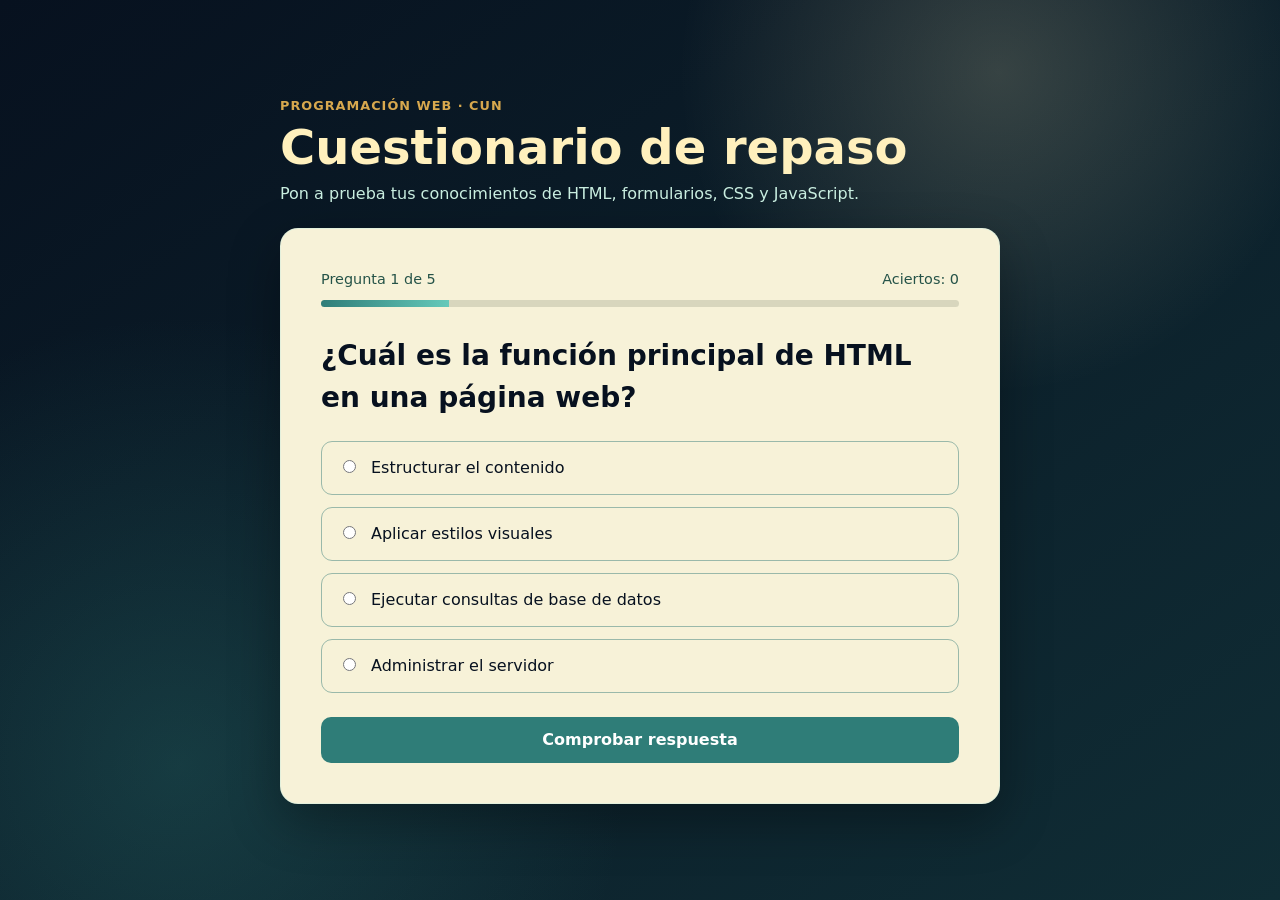
==== cursos/programacion-web/index.html @ 1011004b "aca programación web" ====
<!doctype html>
<html lang="es">
<head>
  <meta charset="UTF-8">
  <meta name="viewport" content="width=device-width, initial-scale=1.0">
  <meta name="description" content="Cuestionario de repaso de Programación Web">
  <title>Cuestionario de Programación Web</title>
  <link rel="stylesheet" href="styles.css">
</head>
<body>
  <main class="quiz" aria-labelledby="page-title">
    <header class="quiz__header">
      <p class="eyebrow">Programación Web · CUN</p>
      <h1 id="page-title">Cuestionario de repaso</h1>
      <p class="intro">Pon a prueba tus conocimientos de HTML, formularios, CSS y JavaScript.</p>
    </header>

    <section id="loading" class="panel status" aria-live="polite">Cargando preguntas…</section>

    <section id="quiz-panel" class="panel" hidden>
      <div class="progress-row">
        <span id="progress-text">Pregunta 1 de 1</span>
        <span id="score-text">Aciertos: 0</span>
      </div>
      <div class="progress" aria-hidden="true"><div id="progress-bar"></div></div>

      <h2 id="question-text"></h2>
      <form id="answer-form">
        <fieldset id="options" aria-labelledby="question-text"></fieldset>
        <button id="check-button" type="submit">Comprobar respuesta</button>
      </form>

      <div id="feedback" class="feedback" role="status" aria-live="polite" hidden>
        <h3 id="feedback-title"></h3>
        <p id="explanation"></p>
        <p class="source">Fuente: <strong id="source"></strong></p>
      </div>

      <button id="next-button" class="button-secondary" type="button" hidden>Siguiente pregunta</button>
    </section>

    <section id="result-panel" class="panel result" aria-live="polite" hidden>
      <p class="eyebrow">Resultado final</p>
      <h2 id="result-title"></h2>
      <p id="result-text"></p>
      <button id="restart-button" type="button">Intentar de nuevo</button>
    </section>
  </main>

  <script src="app.js" defer></script>
</body>
</html>
---- cursos/programacion-web/styles.css ----
:root {
  color-scheme: light;
  font-family: system-ui, -apple-system, BlinkMacSystemFont, "Segoe UI", sans-serif;
  --night: #07111f;
  --deep-forest: #102d35;
  --forest: #255348;
  --teal: #2f7d78;
  --aqua: #65c9ba;
  --mist: #c9eee0;
  --moon: #fff0bd;
  --gold: #d7a84e;
  --clay: #bd7045;
  --paper: #f7f2d8;
  color: var(--night);
  background: var(--night);
  line-height: 1.5;
}

* { box-sizing: border-box; }

body {
  min-height: 100vh;
  margin: 0;
  display: grid;
  place-items: center;
  padding: 24px;
  background:
    radial-gradient(circle at 78% 8%, rgba(255, 240, 189, .18), transparent 20rem),
    radial-gradient(circle at 14% 85%, rgba(47, 125, 120, .3), transparent 28rem),
    linear-gradient(145deg, var(--night), var(--deep-forest));
}

button, input { font: inherit; }

.quiz { width: min(100%, 720px); }
.quiz__header { margin-bottom: 22px; }
.eyebrow {
  margin: 0 0 6px;
  color: var(--gold);
  font-size: .8rem;
  font-weight: 800;
  letter-spacing: .08em;
  text-transform: uppercase;
}
h1, h2, h3, p { margin-top: 0; }
h1 { margin-bottom: 8px; color: var(--moon); font-size: clamp(2rem, 6vw, 3rem); line-height: 1.1; }
.intro { margin-bottom: 0; color: var(--mist); }

.panel {
  padding: clamp(22px, 5vw, 40px);
  background: var(--paper);
  border: 1px solid rgba(201, 238, 224, .45);
  border-radius: 18px;
  box-shadow: 0 18px 52px rgba(0, 0, 0, .32);
}

.status { text-align: center; color: var(--deep-forest); }
.status.error { color: #8c2f26; }
.progress-row { display: flex; justify-content: space-between; gap: 16px; color: var(--forest); font-size: .9rem; }
.progress { height: 7px; margin: 10px 0 28px; overflow: hidden; background: #d8d6bd; border-radius: 99px; }
#progress-bar { width: 0; height: 100%; background: linear-gradient(90deg, var(--teal), var(--aqua)); transition: width .25s ease; }
#question-text { margin-bottom: 22px; font-size: clamp(1.3rem, 4vw, 1.75rem); }
fieldset { margin: 0 0 24px; padding: 0; border: 0; display: grid; gap: 12px; }

.option {
  display: flex;
  gap: 12px;
  align-items: flex-start;
  padding: 14px 16px;
  border: 1px solid #9ab9aa;
  border-radius: 11px;
  cursor: pointer;
  transition: border-color .15s, background .15s;
}
.option:hover { border-color: var(--teal); background: #e4eee1; }
.option:has(input:checked) { border-color: var(--teal); background: var(--mist); }
.option input { margin-top: .25em; accent-color: var(--teal); }

button {
  width: 100%;
  min-height: 46px;
  padding: 10px 18px;
  border: 0;
  border-radius: 10px;
  color: #fff;
  background: var(--teal);
  font-weight: 750;
  cursor: pointer;
}
button:hover { background: var(--forest); }
button:focus-visible, input:focus-visible + span { outline: 3px solid var(--gold); outline-offset: 3px; }
button:disabled { cursor: not-allowed; opacity: .55; }
.button-secondary { margin-top: 16px; background: var(--deep-forest); }
.button-secondary:hover { background: var(--night); }

.feedback { margin-top: 22px; padding: 18px; border-radius: 11px; }
.feedback.correct { color: #123f35; background: #cce9d5; border: 1px solid var(--teal); }
.feedback.incorrect { color: #70271f; background: #f3d4ba; border: 1px solid var(--clay); }
.feedback h3 { margin-bottom: 6px; }
.feedback p { margin-bottom: 8px; }
.feedback p:last-child { margin-bottom: 0; }
.source { font-size: .9rem; }
.result { text-align: center; }
.result h2 { color: var(--deep-forest); font-size: 2rem; }

[hidden] { display: none !important; }

@media (max-width: 520px) {
  body { align-items: start; padding: 18px 14px; }
  .progress-row { font-size: .82rem; }
  .panel { border-radius: 14px; }
}
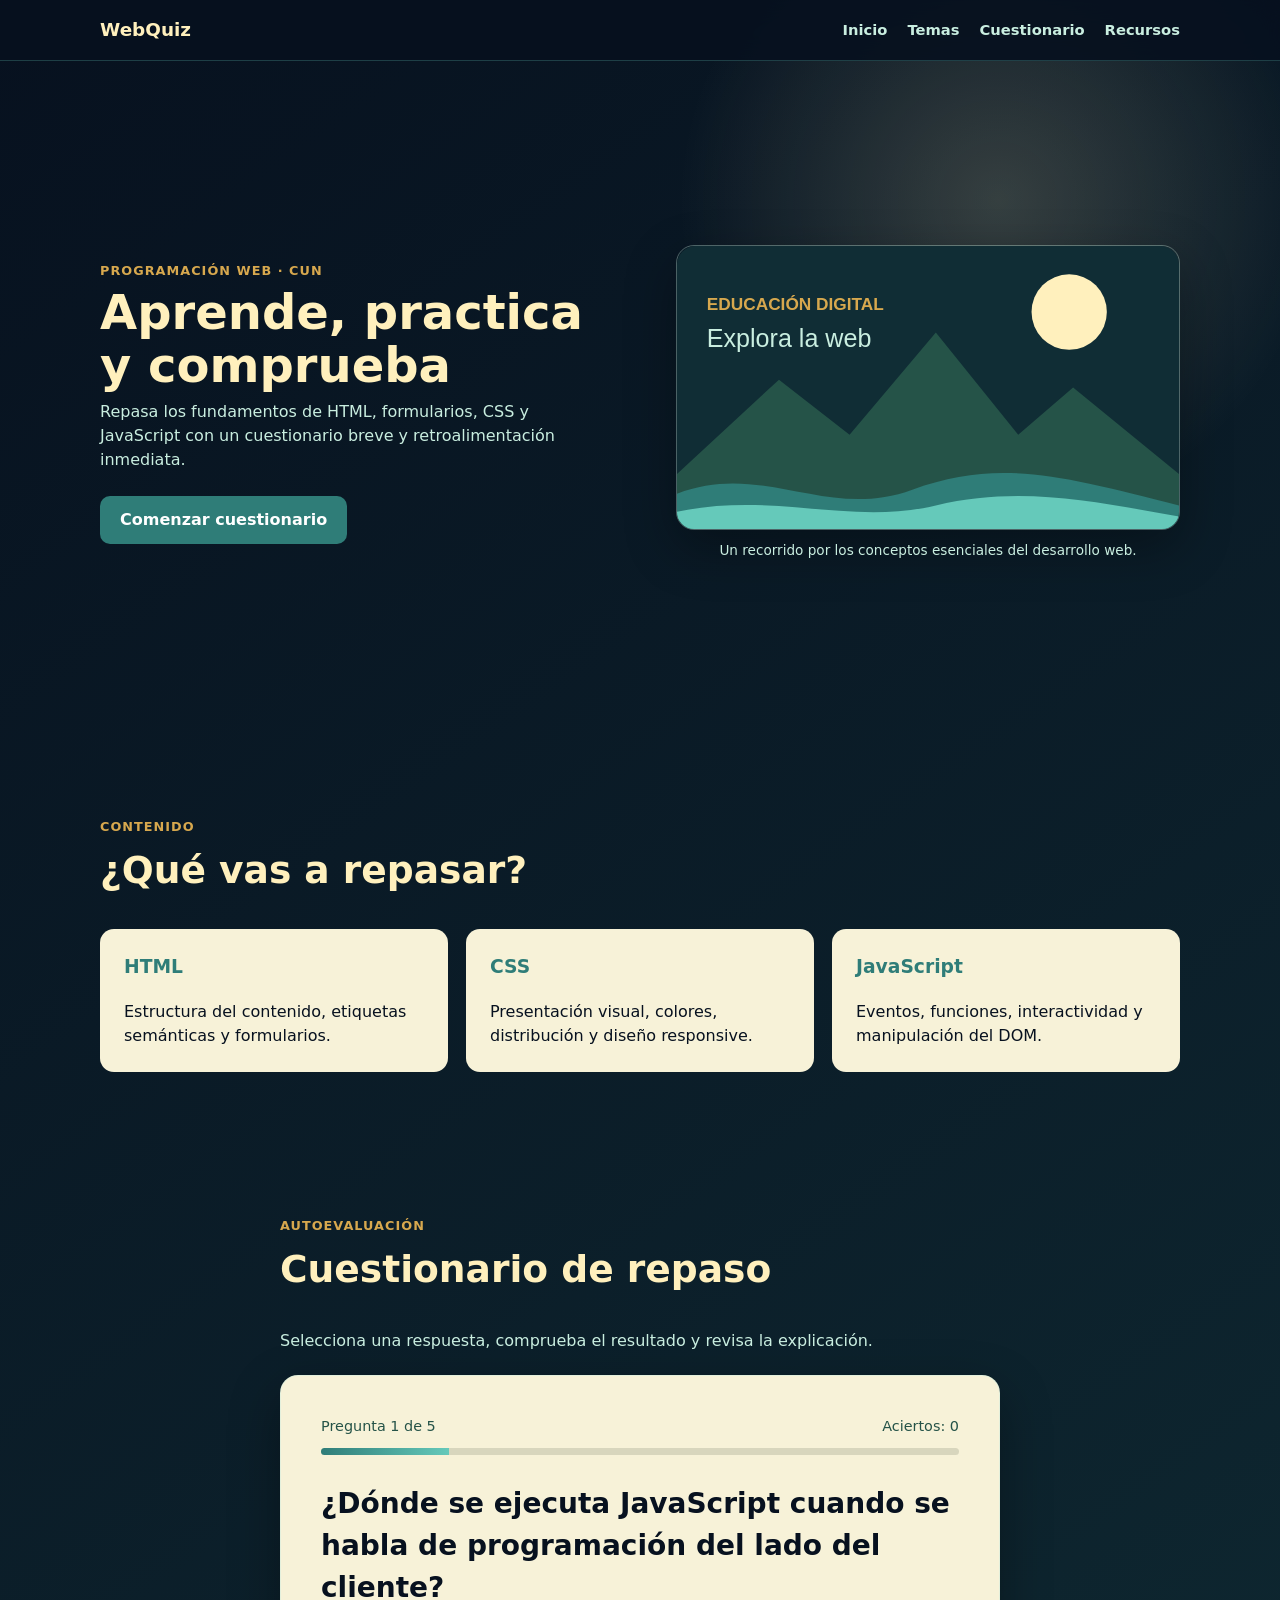
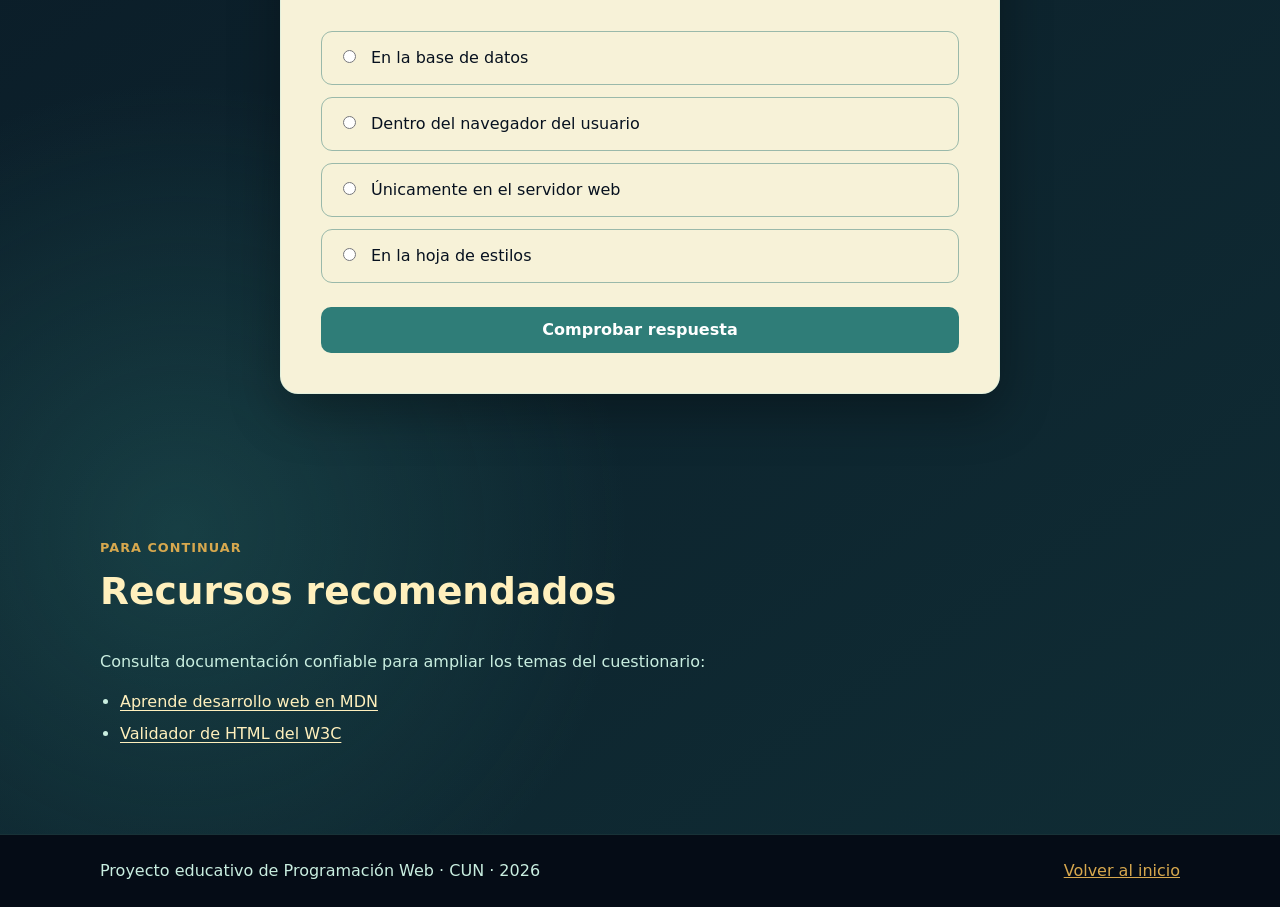
==== commit 9c01725b: "acomodar los requerimientos" ====
--- a/cursos/programacion-web/index.html
+++ b/cursos/programacion-web/index.html
@@ -8,45 +8,115 @@
   <link rel="stylesheet" href="styles.css">
 </head>
 <body>
-  <main class="quiz" aria-labelledby="page-title">
-    <header class="quiz__header">
-      <p class="eyebrow">Programación Web · CUN</p>
-      <h1 id="page-title">Cuestionario de repaso</h1>
-      <p class="intro">Pon a prueba tus conocimientos de HTML, formularios, CSS y JavaScript.</p>
-    </header>
+  <!-- Encabezado y navegación principal -->
+  <header class="site-header">
+    <a class="brand" href="#inicio" aria-label="Ir al inicio">WebQuiz</a>
+    <nav aria-label="Navegación principal">
+      <a href="#inicio">Inicio</a>
+      <a href="#temas">Temas</a>
+      <a href="#cuestionario">Cuestionario</a>
+      <a href="#recursos">Recursos</a>
+    </nav>
+  </header>
 
-    <section id="loading" class="panel status" aria-live="polite">Cargando preguntas…</section>
-
-    <section id="quiz-panel" class="panel" hidden>
-      <div class="progress-row">
-        <span id="progress-text">Pregunta 1 de 1</span>
-        <span id="score-text">Aciertos: 0</span>
+  <main class="site-content" aria-labelledby="page-title">
+    <!-- Presentación del proyecto educativo -->
+    <section id="inicio" class="hero">
+      <div class="hero__content">
+        <p class="eyebrow">Programación Web · CUN</p>
+        <h1 id="page-title">Aprende, practica y comprueba</h1>
+        <p class="intro">Repasa los fundamentos de HTML, formularios, CSS y JavaScript con un cuestionario breve y retroalimentación inmediata.</p>
+        <a class="cta" href="#cuestionario">Comenzar cuestionario</a>
       </div>
-      <div class="progress" aria-hidden="true"><div id="progress-bar"></div></div>
-
-      <h2 id="question-text"></h2>
-      <form id="answer-form">
-        <fieldset id="options" aria-labelledby="question-text"></fieldset>
-        <button id="check-button" type="submit">Comprobar respuesta</button>
-      </form>
-
-      <div id="feedback" class="feedback" role="status" aria-live="polite" hidden>
-        <h3 id="feedback-title"></h3>
-        <p id="explanation"></p>
-        <p class="source">Fuente: <strong id="source"></strong></p>
-      </div>
-
-      <button id="next-button" class="button-secondary" type="button" hidden>Siguiente pregunta</button>
+      <figure class="hero__figure">
+        <img
+          src="images/educacion-digital.svg"
+          alt="Ilustración de un paisaje digital que representa el aprendizaje de programación web"
+          width="640"
+          height="360"
+        >
+        <figcaption>Un recorrido por los conceptos esenciales del desarrollo web.</figcaption>
+      </figure>
     </section>
 
-    <section id="result-panel" class="panel result" aria-live="polite" hidden>
-      <p class="eyebrow">Resultado final</p>
-      <h2 id="result-title"></h2>
-      <p id="result-text"></p>
-      <button id="restart-button" type="button">Intentar de nuevo</button>
+    <!-- Resumen de contenidos -->
+    <section id="temas" class="content-section" aria-labelledby="topics-title">
+      <p class="eyebrow">Contenido</p>
+      <h2 id="topics-title">¿Qué vas a repasar?</h2>
+      <div class="topic-grid">
+        <article>
+          <h3>HTML</h3>
+          <p>Estructura del contenido, etiquetas semánticas y formularios.</p>
+        </article>
+        <article>
+          <h3>CSS</h3>
+          <p>Presentación visual, colores, distribución y diseño responsive.</p>
+        </article>
+        <article>
+          <h3>JavaScript</h3>
+          <p>Eventos, funciones, interactividad y manipulación del DOM.</p>
+        </article>
+      </div>
+    </section>
+
+    <!-- Aplicación interactiva del cuestionario -->
+    <section id="cuestionario" class="quiz" aria-labelledby="quiz-title">
+      <header class="quiz__header">
+        <p class="eyebrow">Autoevaluación</p>
+        <h2 id="quiz-title">Cuestionario de repaso</h2>
+        <p>Selecciona una respuesta, comprueba el resultado y revisa la explicación.</p>
+      </header>
+
+      <section id="loading" class="panel status" aria-live="polite">Cargando preguntas…</section>
+
+      <section id="quiz-panel" class="panel" hidden>
+        <div class="progress-row">
+          <span id="progress-text">Pregunta 1 de 1</span>
+          <span id="score-text">Aciertos: 0</span>
+        </div>
+        <div class="progress" aria-hidden="true"><div id="progress-bar"></div></div>
+
+        <h2 id="question-text"></h2>
+        <form id="answer-form">
+          <fieldset id="options" aria-labelledby="question-text"></fieldset>
+          <button id="check-button" type="submit">Comprobar respuesta</button>
+        </form>
+
+        <div id="feedback" class="feedback" role="status" aria-live="polite" hidden>
+          <h3 id="feedback-title"></h3>
+          <p id="explanation"></p>
+          <p class="source">Fuente: <strong id="source"></strong></p>
+        </div>
+
+        <button id="next-button" class="button-secondary" type="button" hidden>Siguiente pregunta</button>
+      </section>
+
+      <section id="result-panel" class="panel result" aria-live="polite" hidden>
+        <p class="eyebrow">Resultado final</p>
+        <h2 id="result-title"></h2>
+        <p id="result-text"></p>
+        <button id="restart-button" type="button">Intentar de nuevo</button>
+      </section>
+    </section>
+
+    <!-- Enlaces externos para continuar aprendiendo -->
+    <section id="recursos" class="content-section resources" aria-labelledby="resources-title">
+      <p class="eyebrow">Para continuar</p>
+      <h2 id="resources-title">Recursos recomendados</h2>
+      <p>Consulta documentación confiable para ampliar los temas del cuestionario:</p>
+      <ul>
+        <li><a href="https://developer.mozilla.org/es/docs/Learn_web_development" target="_blank" rel="noopener noreferrer">Aprende desarrollo web en MDN</a></li>
+        <li><a href="https://validator.w3.org/" target="_blank" rel="noopener noreferrer">Validador de HTML del W3C</a></li>
+      </ul>
     </section>
   </main>
 
-  <script src="app.js" defer></script>
+  <!-- Pie de página -->
+  <footer class="site-footer">
+    <p>Proyecto educativo de Programación Web · CUN · 2026</p>
+    <a href="#inicio">Volver al inicio</a>
+  </footer>
+
+  <script src="script.js" defer></script>
 </body>
 </html>
--- a/cursos/programacion-web/styles.css
+++ b/cursos/programacion-web/styles.css
@@ -21,9 +21,6 @@
 body {
   min-height: 100vh;
   margin: 0;
-  display: grid;
-  place-items: center;
-  padding: 24px;
   background:
     radial-gradient(circle at 78% 8%, rgba(255, 240, 189, .18), transparent 20rem),
     radial-gradient(circle at 14% 85%, rgba(47, 125, 120, .3), transparent 28rem),
@@ -31,9 +28,53 @@
 }
 
 button, input { font: inherit; }
+a { color: inherit; }
 
-.quiz { width: min(100%, 720px); }
+.site-header {
+  position: sticky;
+  top: 0;
+  z-index: 10;
+  display: flex;
+  justify-content: space-between;
+  align-items: center;
+  gap: 24px;
+  padding: 16px max(24px, calc((100% - 1080px) / 2));
+  color: var(--mist);
+  background: rgba(7, 17, 31, .92);
+  border-bottom: 1px solid rgba(101, 201, 186, .25);
+  backdrop-filter: blur(12px);
+}
+.brand { color: var(--moon); font-size: 1.15rem; font-weight: 850; text-decoration: none; }
+nav { display: flex; flex-wrap: wrap; gap: 20px; }
+nav a { color: var(--mist); font-size: .92rem; font-weight: 700; text-decoration: none; }
+nav a:hover { color: var(--gold); }
+
+.site-content { width: min(calc(100% - 48px), 1080px); margin-inline: auto; }
+.hero {
+  min-height: 76vh;
+  display: grid;
+  grid-template-columns: 1fr 1fr;
+  align-items: center;
+  gap: clamp(28px, 6vw, 72px);
+  padding: 72px 0;
+}
+.hero__content { max-width: 600px; }
+.hero__figure { margin: 0; }
+.hero__figure img { display: block; width: 100%; height: auto; border: 1px solid rgba(201, 238, 224, .35); border-radius: 18px; box-shadow: 0 18px 52px rgba(0, 0, 0, .32); }
+.hero__figure figcaption { margin-top: 10px; color: var(--mist); font-size: .85rem; text-align: center; }
+.cta { display: inline-block; margin-top: 24px; padding: 12px 20px; color: #fff; background: var(--teal); border-radius: 10px; font-weight: 750; text-decoration: none; }
+.cta:hover { background: var(--forest); }
+
+.content-section { padding: 72px 0; color: var(--mist); scroll-margin-top: 80px; }
+.content-section > h2, .quiz__header h2 { color: var(--moon); font-size: clamp(1.7rem, 4vw, 2.35rem); }
+.topic-grid { display: grid; grid-template-columns: repeat(3, 1fr); gap: 18px; margin-top: 28px; }
+.topic-grid article { padding: 24px; color: var(--night); background: var(--paper); border-radius: 14px; }
+.topic-grid h3 { color: var(--teal); }
+.topic-grid p { margin-bottom: 0; }
+
+.quiz { width: min(100%, 720px); margin: 0 auto; padding: 72px 0; scroll-margin-top: 80px; }
 .quiz__header { margin-bottom: 22px; }
+.quiz__header > p:last-child { color: var(--mist); }
 .eyebrow {
   margin: 0 0 6px;
   color: var(--gold);
@@ -102,11 +143,24 @@
 .source { font-size: .9rem; }
 .result { text-align: center; }
 .result h2 { color: var(--deep-forest); font-size: 2rem; }
+.resources ul { padding-left: 1.25rem; }
+.resources li + li { margin-top: 8px; }
+.resources a { color: var(--moon); text-underline-offset: 3px; }
+.resources a:hover { color: var(--gold); }
+
+.site-footer { display: flex; justify-content: space-between; gap: 20px; padding: 24px max(24px, calc((100% - 1080px) / 2)); color: var(--mist); background: #050c16; border-top: 1px solid rgba(101, 201, 186, .2); }
+.site-footer p { margin: 0; }
+.site-footer a { color: var(--gold); }
 
 [hidden] { display: none !important; }
 
 @media (max-width: 520px) {
-  body { align-items: start; padding: 18px 14px; }
+  .site-header { position: static; align-items: flex-start; flex-direction: column; gap: 10px; padding: 16px; }
+  nav { gap: 12px 16px; }
+  .site-content { width: min(calc(100% - 28px), 1080px); }
+  .hero { min-height: auto; grid-template-columns: 1fr; padding: 48px 0; }
+  .topic-grid { grid-template-columns: 1fr; }
   .progress-row { font-size: .82rem; }
   .panel { border-radius: 14px; }
+  .site-footer { flex-direction: column; padding: 22px 16px; }
 }
